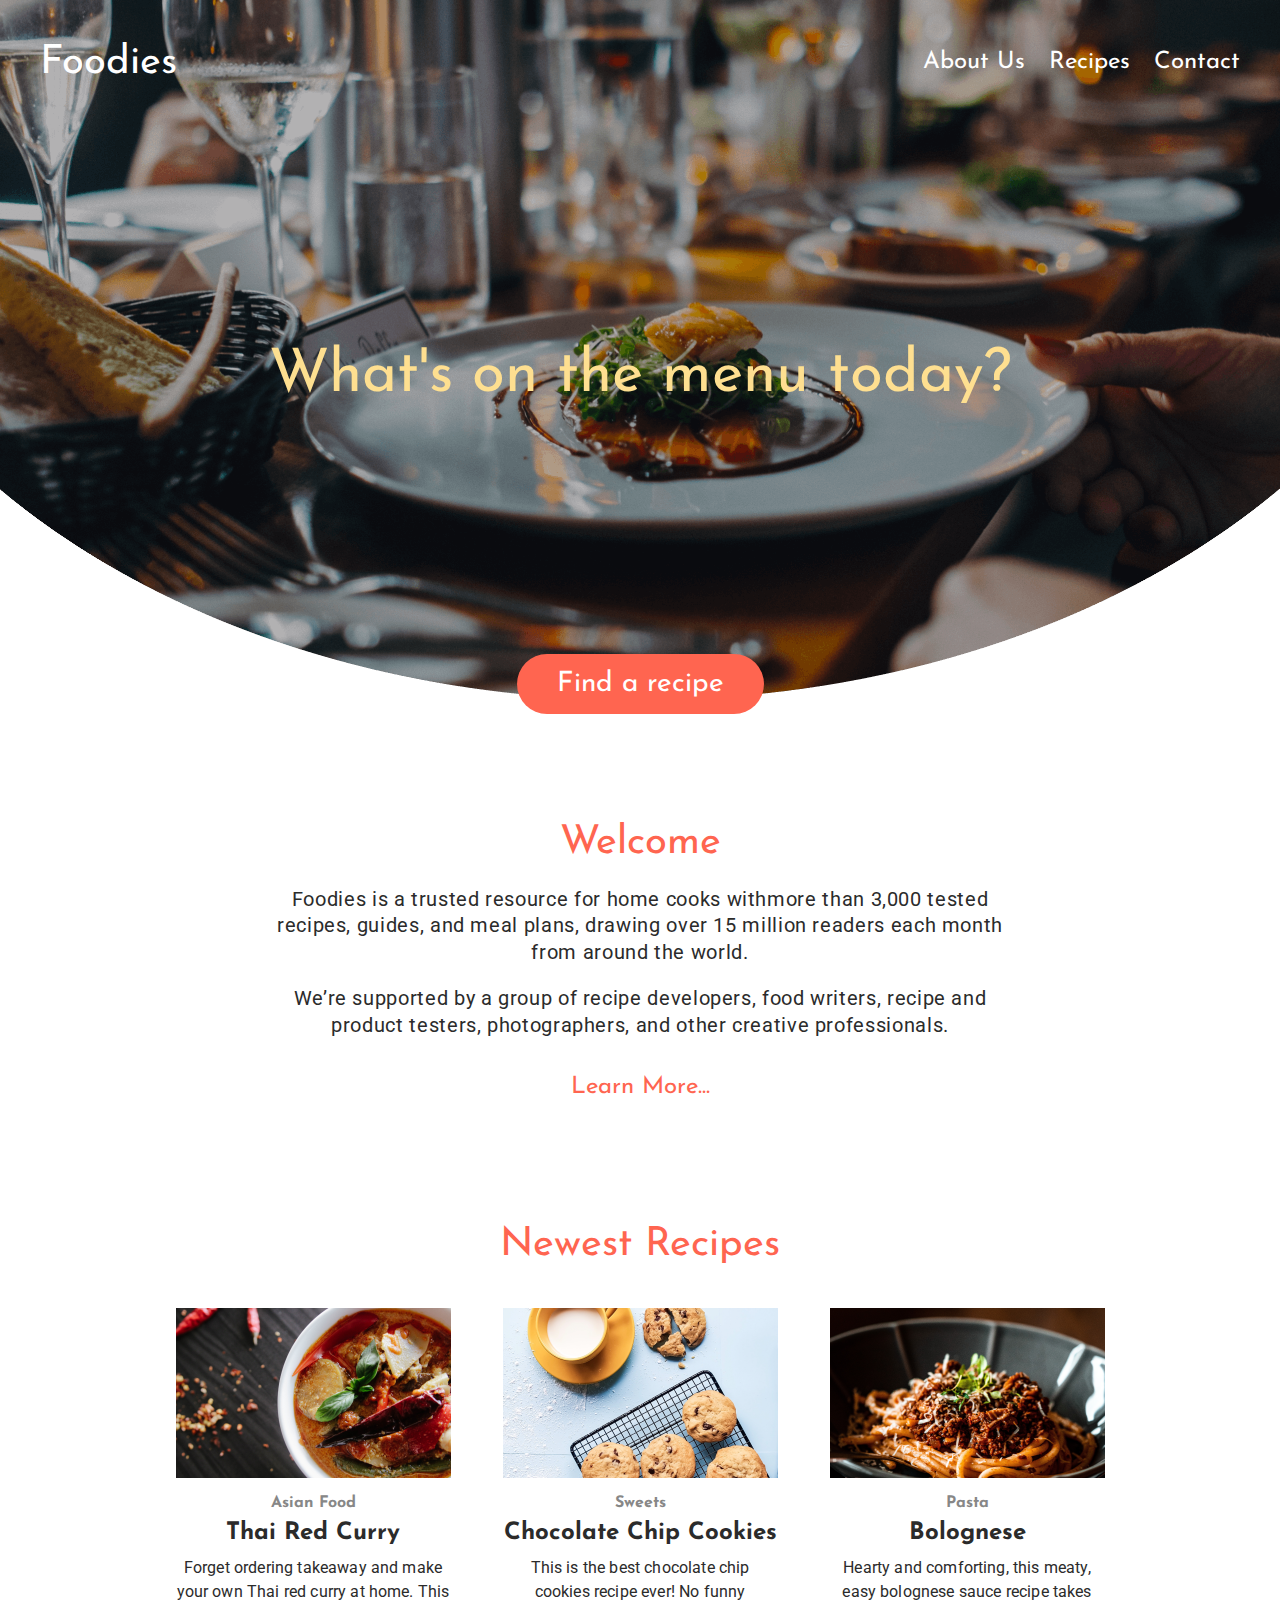
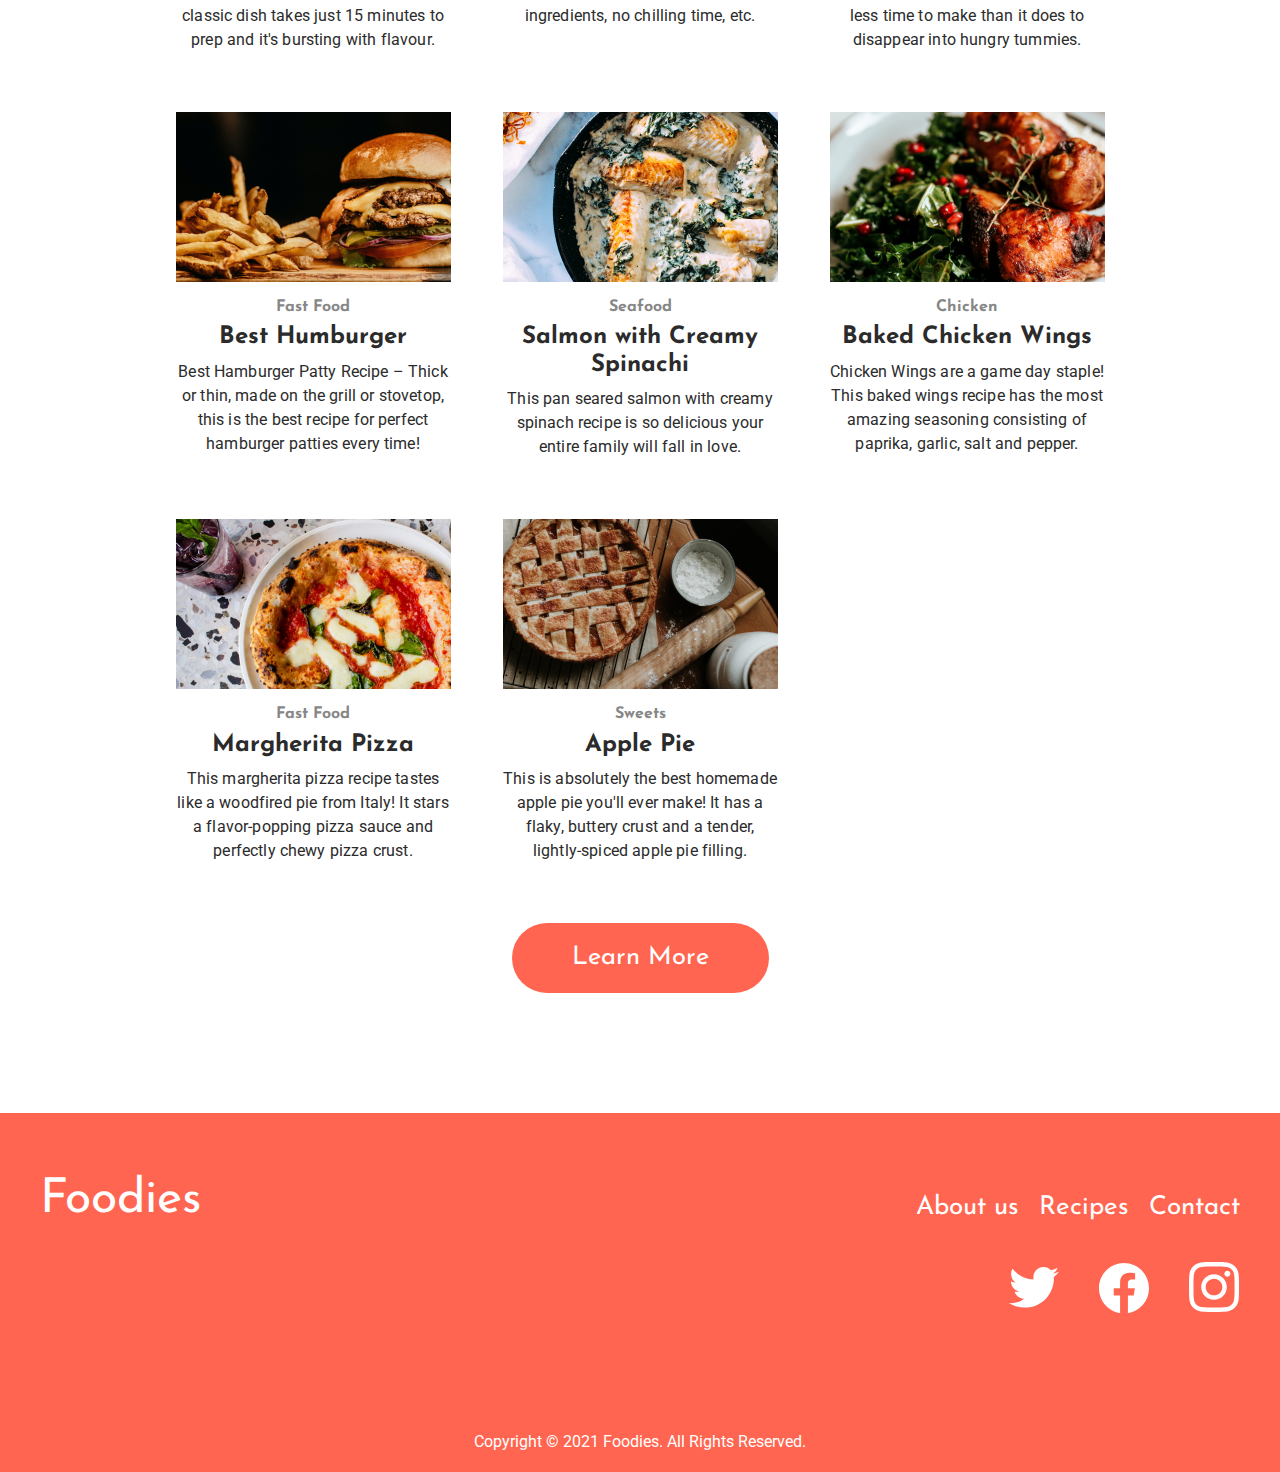
==== index.html @ ef4389b6 ":sparkles: add comment css files and index.html" ====
<!DOCTYPE html>
<html lang="en" prefix="og: https://ogp.me/ns#">
<head>
    <meta charset="UTF-8">
    <meta name="viewport" content="width=device-width,initial-scale=1">
    <meta property="og:type" content="website">
    <meta property="og:title" content="Foodies - What's on the menu today? -" />
    <meta property="og:description" content="Foodies is a trusted resource for home cooks withmore than 3,000 tested recipes,
            guides, and meal plans, drawing over 15 million readers each month from around the world." />
    <meta property="og:site_name" content="Foodies" />
    <meta property="og:image" content=" サムネイル画像の URL" />
    <title>Foodies - What's on the menu today? -</title>
    <link rel="shortcut icon" href="images/favicon.ico">
    <link rel="apple-touch-icon" href="/images/apple-touch-icon.png">
    <link rel="icon" type="image/png" href="images/android-chrome-192x192.png">
    <link rel="shortcut icon" href="images/favicon.ico">
    <link rel="apple-touch-icon" href="/images/apple-touch-icon.png">
    <link rel="icon" type="image/png" href="images/android-chrome-192x192.png">
    <link rel="preconnect" href="https://fonts.googleapis.com">
    <link rel="preconnect" href="https://fonts.gstatic.com" crossorigin>
    <link href="https://fonts.googleapis.com/css2?family=Josefin+Sans:wght@500&family=Roboto&display=swap"
          rel="stylesheet">
    <link rel="stylesheet" href="css/reset.css">
    <link rel="stylesheet" href="css/index.css">
</head>
<body>
<header class="header_index">
    <!------------------------
        Header
    -------------------------->
    <div class="header_box">
        <h1 class="header_title"><a href="./">Foodies</a></h1>
        <!-- pc header menu -->
        <nav class="pc_header">
            <ul class="header_menu">
                <li class="header_menu_list"><a href="about_us.html">About Us</a></li>
                <li class="header_menu_list"><a href="recipes.html">Recipes</a></li>
                <li class="header_menu_list"><a href="contact.html">Contact</a></li>
            </ul>
        </nav>
        <!-- sp header -->
        <div id="nav-wrapper" class="nav-wrapper sp_header">
            <!-- sp hamburger menu -->
            <div class="hamburger" id="js-hamburger">
                <span class="hamburger__line hamburger__line--1"></span>
                <span class="hamburger__line hamburger__line--2"></span>
                <span class="hamburger__line hamburger__line--3"></span>
            </div>
            <nav class="sp-nav">
                <!-- sp menu -->
                <ul class="sp_menu">
                    <li><a href="about_us.html">About Us</a></li>
                    <li><a href="recipes.html">Recipes</a></li>
                    <li><a href="contact.html">Contact</a></li>
                </ul>
                <!-- sp sns -->
                <ul class="footer_sns">
                    <li><a href="https://twitter.com/" target="_blank"><img src="images/twitter.svg" alt="Twitter"></a>
                    </li>
                    <li><a href="https://www.facebook.com/" target="_blank"><img src="images/facebook.svg"
                                                                                 alt="Facebook"></a></li>
                    <li><a href="https://www.instagram.com/" target="_blank"><img src="images/instagram.svg"
                                                                                  alt="Instagram"></a></li>
                </ul>
            </nav>
            <!-- sp menu background -->
            <div class="black-bg" id="js-black-bg"></div>
        </div>
    </div>
    <!-- main image -->
    <h2 class="header_main_title">What's on the menu today?</h2>
    <div class="header_main_button"><a href="recipes.html">Find a recipe</a></div>
</header>
<main>
    <!------------------------
        Welcome
    -------------------------->
    <section class="contents_box">
        <h3 class="contents_title index_contents_title fade-in fade-in-up">Welcome</h3>
        <p class="contents_text">Foodies is a trusted resource for home cooks withmore than 3,000 tested recipes,
            guides, and meal plans, drawing over 15 million readers each month from around the world. </p>
        <p class="contents_text">We’re supported by a group of recipe developers, food writers, recipe and product
            testers, photographers, and other creative professionals.</p>
        <p class="contents_text_link"><a href="about_us.html">Learn More...</a></p>
    </section>
    <!------------------------
        Recipe List
    -------------------------->
    <section class="contents_box">
        <h3 class="contents_title index_contents_title fade-in fade-in-up">Newest Recipes</h3>
        <ul class="recipe_list">
            <li>
                <a href="recipe_detail.html">
                    <dl>
                        <dt class="recipe_image"><img src="./images/recipes/recipe1.png" alt="Thai Red Curry"></dt>
                        <dt class="recipe_category">Asian Food</dt>
                        <dt class="recipe_title">Thai Red Curry</dt>
                        <dd class="recipe_des">
                            Forget ordering takeaway and make your own Thai red curry at home. This classic dish takes
                            just 15 minutes to
                            prep and it's bursting with flavour.
                        </dd>
                    </dl>
                </a>
            </li>
            <li>
                <a href="recipe_detail.html">
                    <dl>
                        <dt class="recipe_image"><img src="./images/recipes/recipe2.png"
                                                      alt="Chocolate Chip Cookies"></dt>
                        <dt class="recipe_category">Sweets</dt>
                        <dt class="recipe_title">Chocolate Chip Cookies</dt>
                        <dd class="recipe_des">
                            This is the best chocolate chip cookies recipe ever! No funny ingredients, no chilling time,
                            etc.
                        </dd>
                    </dl>
                </a>
            </li>
            <li>
                <dl>
                    <dt class="recipe_image"><img src="./images/recipes/recipe3.png" alt="Bolognese"></dt>
                    <dt class="recipe_category">Pasta</dt>
                    <dt class="recipe_title">Bolognese</dt>
                    <dd class="recipe_des">
                        Hearty and comforting, this meaty, easy bolognese sauce recipe takes less time to make than it
                        does to disappear into hungry tummies.
                    </dd>
                </dl>
            </li>
            <li>
                <dl>
                    <dt class="recipe_image"><img src="./images/recipes/recipe4.png" alt="Best Humburger"></dt>
                    <dt class="recipe_category">Fast Food</dt>
                    <dt class="recipe_title">Best Humburger</dt>
                    <dd class="recipe_des">
                        Best Hamburger Patty Recipe – Thick or thin, made on the grill or stovetop, this is the best
                        recipe for perfect hamburger patties every time!
                    </dd>
                </dl>
            </li>
            <li>
                <dl>
                    <dt class="recipe_image"><img src="./images/recipes/recipe5.png"
                                                  alt="Salmon with Creamy Spinachi"></dt>
                    <dt class="recipe_category">Seafood</dt>
                    <dt class="recipe_title">Salmon with Creamy Spinachi</dt>
                    <dd class="recipe_des">
                        This pan seared salmon with creamy spinach recipe is so delicious your entire family will fall
                        in love.
                    </dd>
                </dl>
            </li>
            <li>
                <dl>
                    <dt class="recipe_image"><img src="./images/recipes/recipe6.png" alt="Baked Chicken Wings">
                    </dt>
                    <dt class="recipe_category">Chicken</dt>
                    <dt class="recipe_title">Baked Chicken Wings</dt>
                    <dd class="recipe_des">
                        Chicken Wings are a game day staple! This baked wings recipe has the most amazing seasoning
                        consisting of paprika, garlic, salt and pepper.
                    </dd>
                </dl>
            </li>
            <li>
                <dl>
                    <dt class="recipe_image"><img src="./images/recipes/recipe7.png" alt="Margherita Pizza"></dt>
                    <dt class="recipe_category">Fast Food</dt>
                    <dt class="recipe_title">Margherita Pizza</dt>
                    <dd class="recipe_des">
                        This margherita pizza recipe tastes like a woodfired pie from Italy! It stars a flavor-popping
                        pizza sauce and perfectly chewy pizza crust.
                    </dd>
                </dl>
            </li>
            <li>
                <dl>
                    <dt class="recipe_image"><img src="./images/recipes/recipe8.png" alt="Apple Pie"></dt>
                    <dt class="recipe_category">Sweets</dt>
                    <dt class="recipe_title">Apple Pie</dt>
                    <dd class="recipe_des">
                        This is absolutely the best homemade apple pie you'll ever make! It has a flaky, buttery crust
                        and a tender, lightly-spiced apple pie filling.
                    </dd>
                </dl>
            </li>
        </ul>
        <div class="recipe_button"><a href="recipes.html">Learn More</a></div>
    </section>
</main>
<footer>
    <!------------------------
        footer
    -------------------------->
    <div class="footer_box">
        <h2 class="footer_title"><a href="">Foodies</a></h2>
        <div class="footer_link_box">
            <!-- footer nav -->
            <nav>
                <ul class="footer_nav_list">
                    <li><a href="about_us.html">About us</a></li>
                    <li><a href="recipes.html">Recipes</a></li>
                    <li><a href="contact.html">Contact</a></li>
                </ul>
            </nav>
            <!-- footer sns -->
            <ul class="footer_sns">
                <li><a href="https://twitter.com/" target="_blank"><img src="images/twitter.svg" alt="Twitter"></a></li>
                <li><a href="https://www.facebook.com/" target="_blank"><img src="images/facebook.svg"
                                                                             alt="Facebook"></a></li>
                <li><a href="https://www.instagram.com/" target="_blank"><img src="images/instagram.svg"
                                                                              alt="Instagram"></a></li>
            </ul>
        </div>
    </div>
    <!-- copyright -->
    <p class="footer_copy">Copyright © 2021 Foodies. All Rights Reserved.</p>
</footer>
<!------------------------
        javascript
-------------------------->
<script src="js/nav_menu.js"></script>
</body>
</html>
---- css/index.css ----
@import url(module/header.css);
@import url(module/footer.css);
@import url(module/common.css);
/*********************************************

index.css

 *********************************************/

.contents_box{
    padding: 120px 0 0;
}

.index_contents_title{
    text-align: center;
}

.contents_text{
    margin: 0 auto;
    text-align: center;
    width: 740px;
    font-size: 1.25rem;
    padding: 20px 0 0;
    letter-spacing: 0.04rem;
    line-height: 1.65rem;
}

.contents_text_link{
    text-align: center;
    padding: 36px 0 0;
    font-family: var(--josefin);
    color: var(--red);
    font-size: 1.5rem;
}

.contents_text_link:hover{
    text-decoration: underline;
}

.recipe_button{
    text-align: center;
}

.recipe_button a{
    display: inline-block;
    background: var(--red);
    border-radius: 40px;
    color: #fff;
    font-family: var(--josefin);
    font-size: 1.6rem;
    padding: 20px 60px;
}

/*
 * media query
 */

/* max-width 980px */
@media screen and (max-width: 980px){
    .contents_text{
        width: 100%;
        padding: 20px 40px 0;
    }
}

/* max-width 540px */
@media screen and (max-width: 540px){
    .contents_box{
        padding: 100px 0 0;
    }

    .recipe_button a{
        font-size: 1.2rem;
        padding: 16px 40px;
    }
}
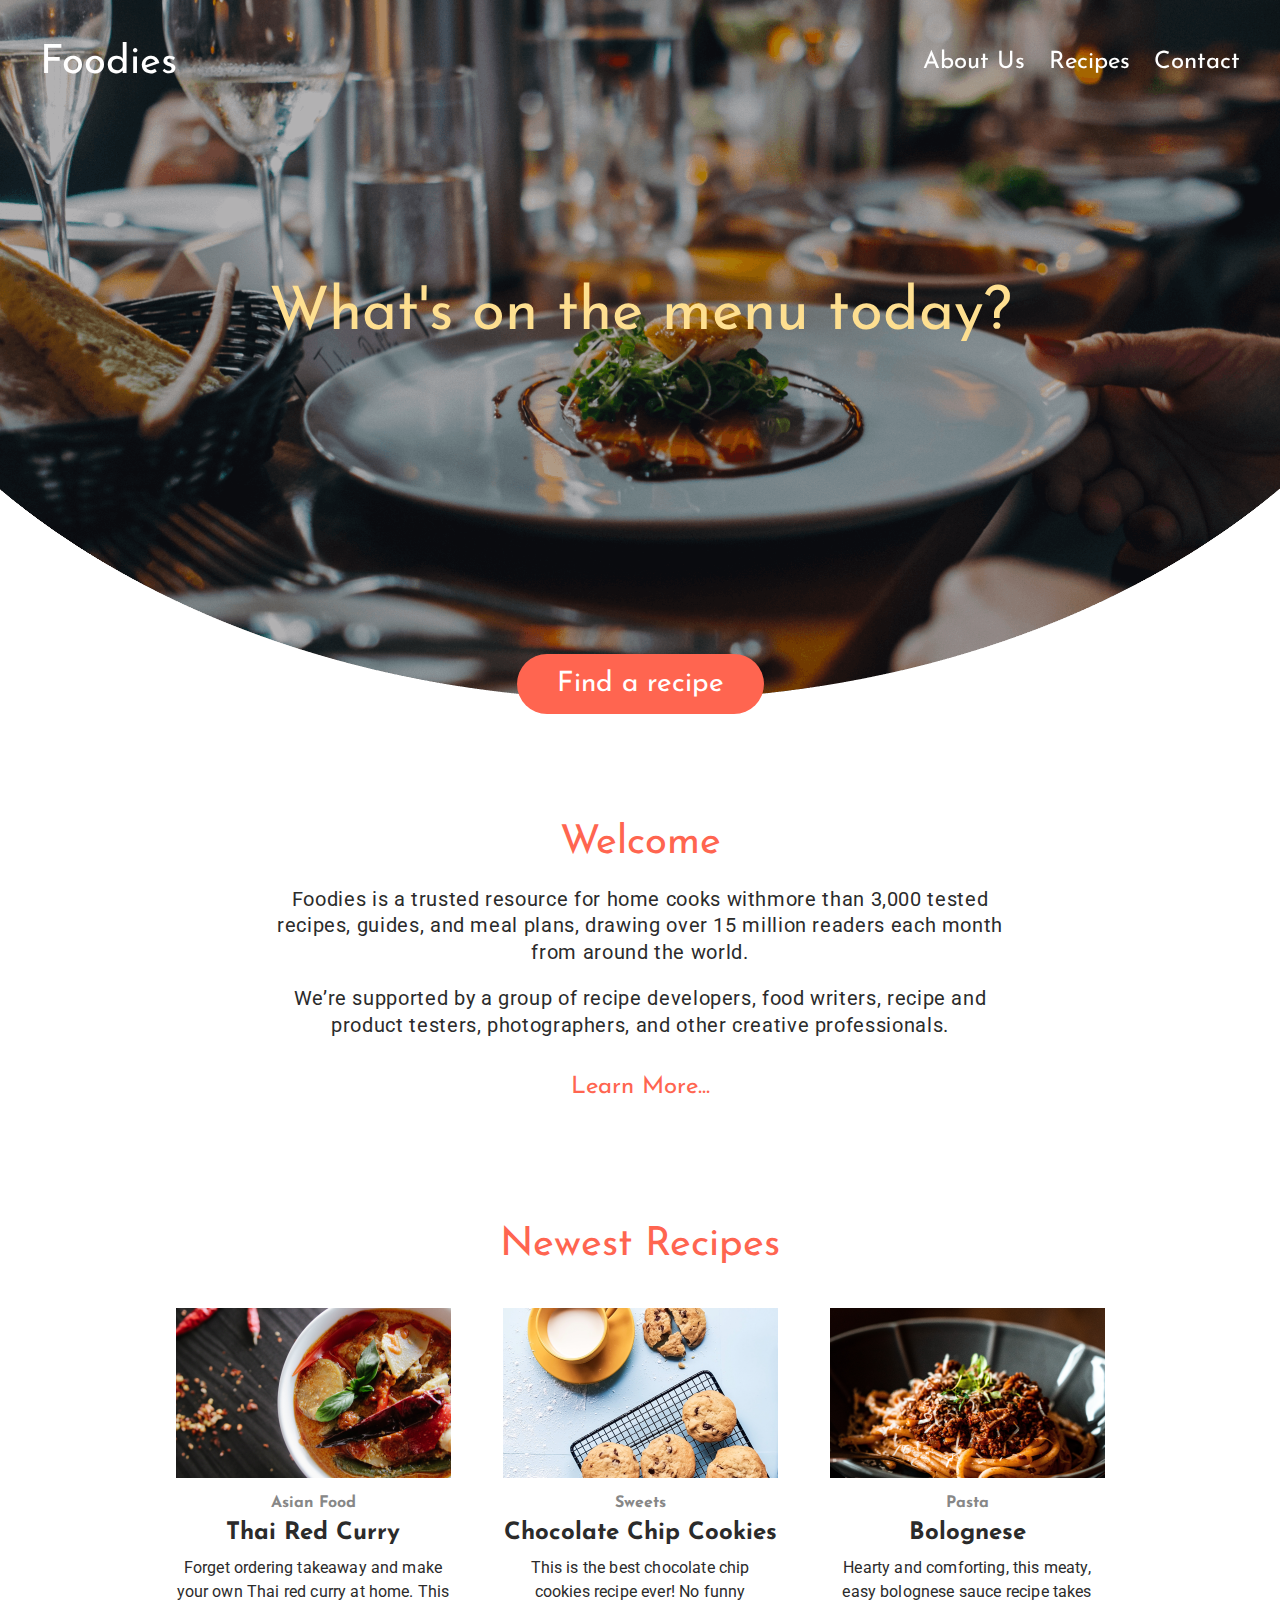
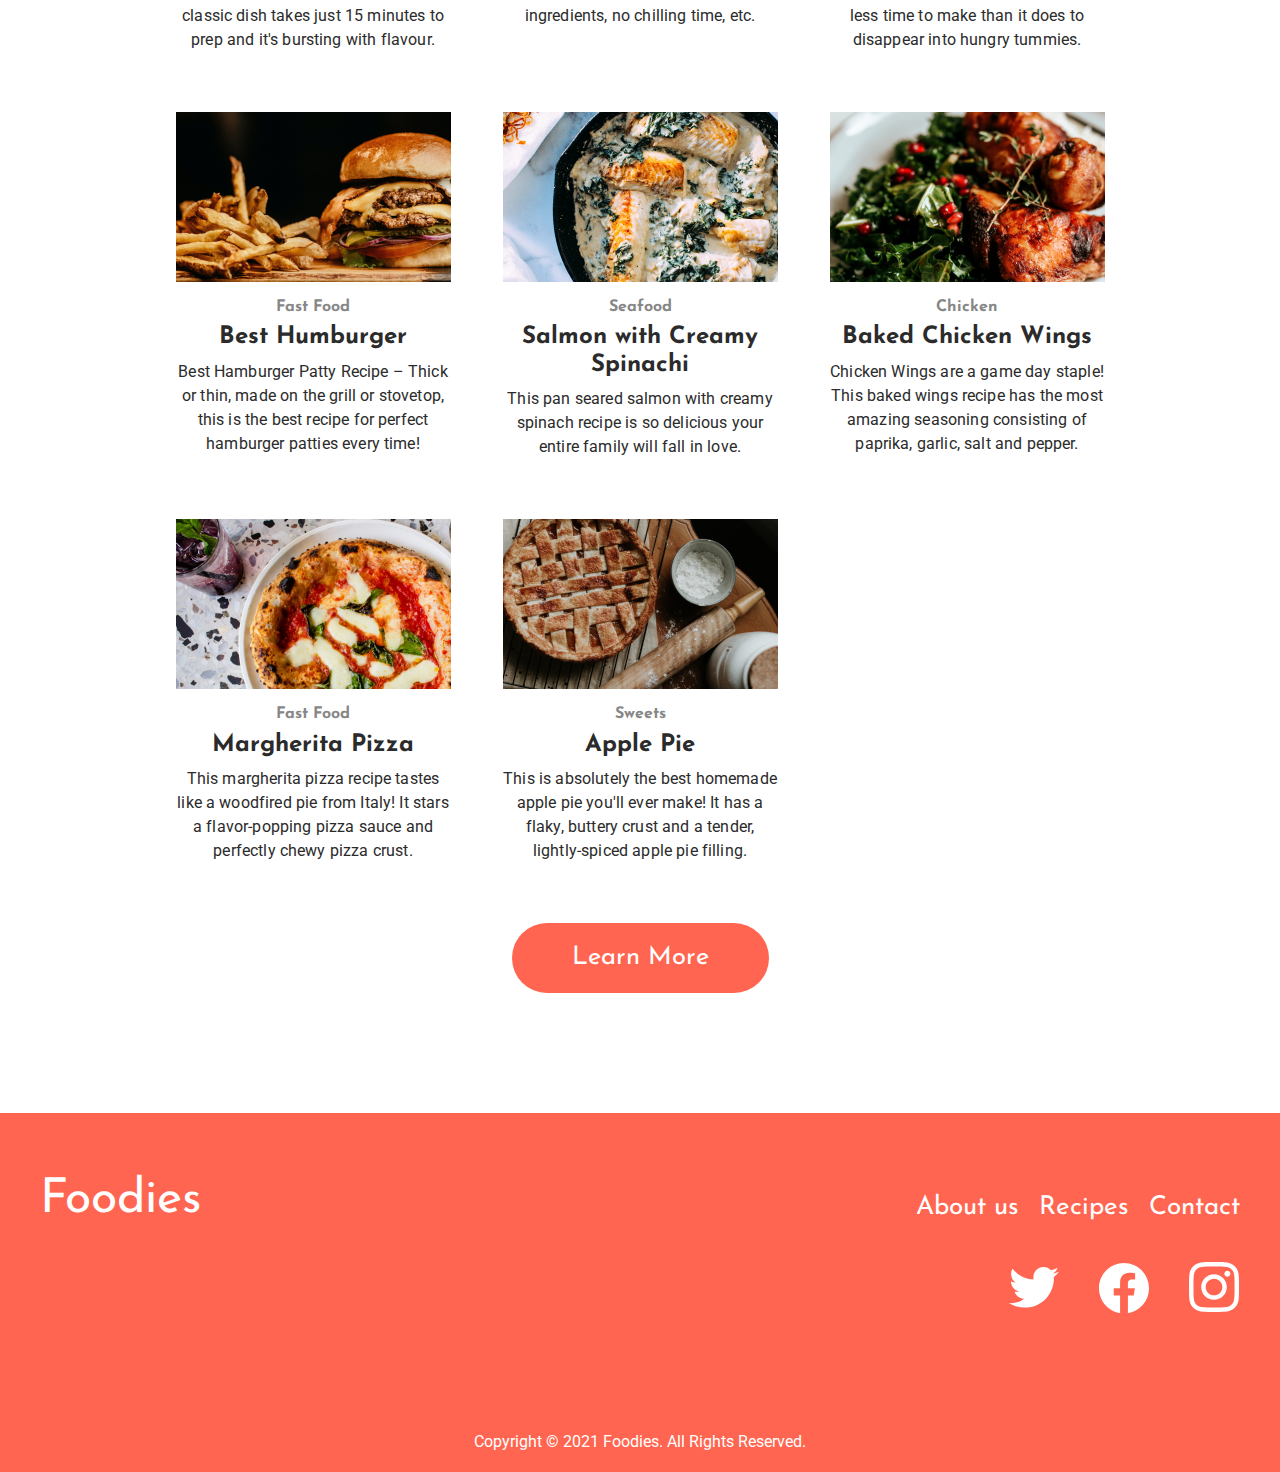
==== commit da23f9c7: ":construction:  add sticky header" ====
--- a/index.html
+++ b/index.html
@@ -22,13 +22,14 @@
           rel="stylesheet">
     <link rel="stylesheet" href="css/reset.css">
     <link rel="stylesheet" href="css/index.css">
+    <script src="js/nav_menu.js"></script>
 </head>
 <body>
 <header class="header_index">
     <!------------------------
         Header
     -------------------------->
-    <div class="header_box">
+    <div class="header_box" id="header-fix-color">
         <h1 class="header_title"><a href="./">Foodies</a></h1>
         <!-- pc header menu -->
         <nav class="pc_header">
@@ -217,9 +218,5 @@
     <!-- copyright -->
     <p class="footer_copy">Copyright © 2021 Foodies. All Rights Reserved.</p>
 </footer>
-<!------------------------
-        javascript
--------------------------->
-<script src="js/nav_menu.js"></script>
 </body>
 </html>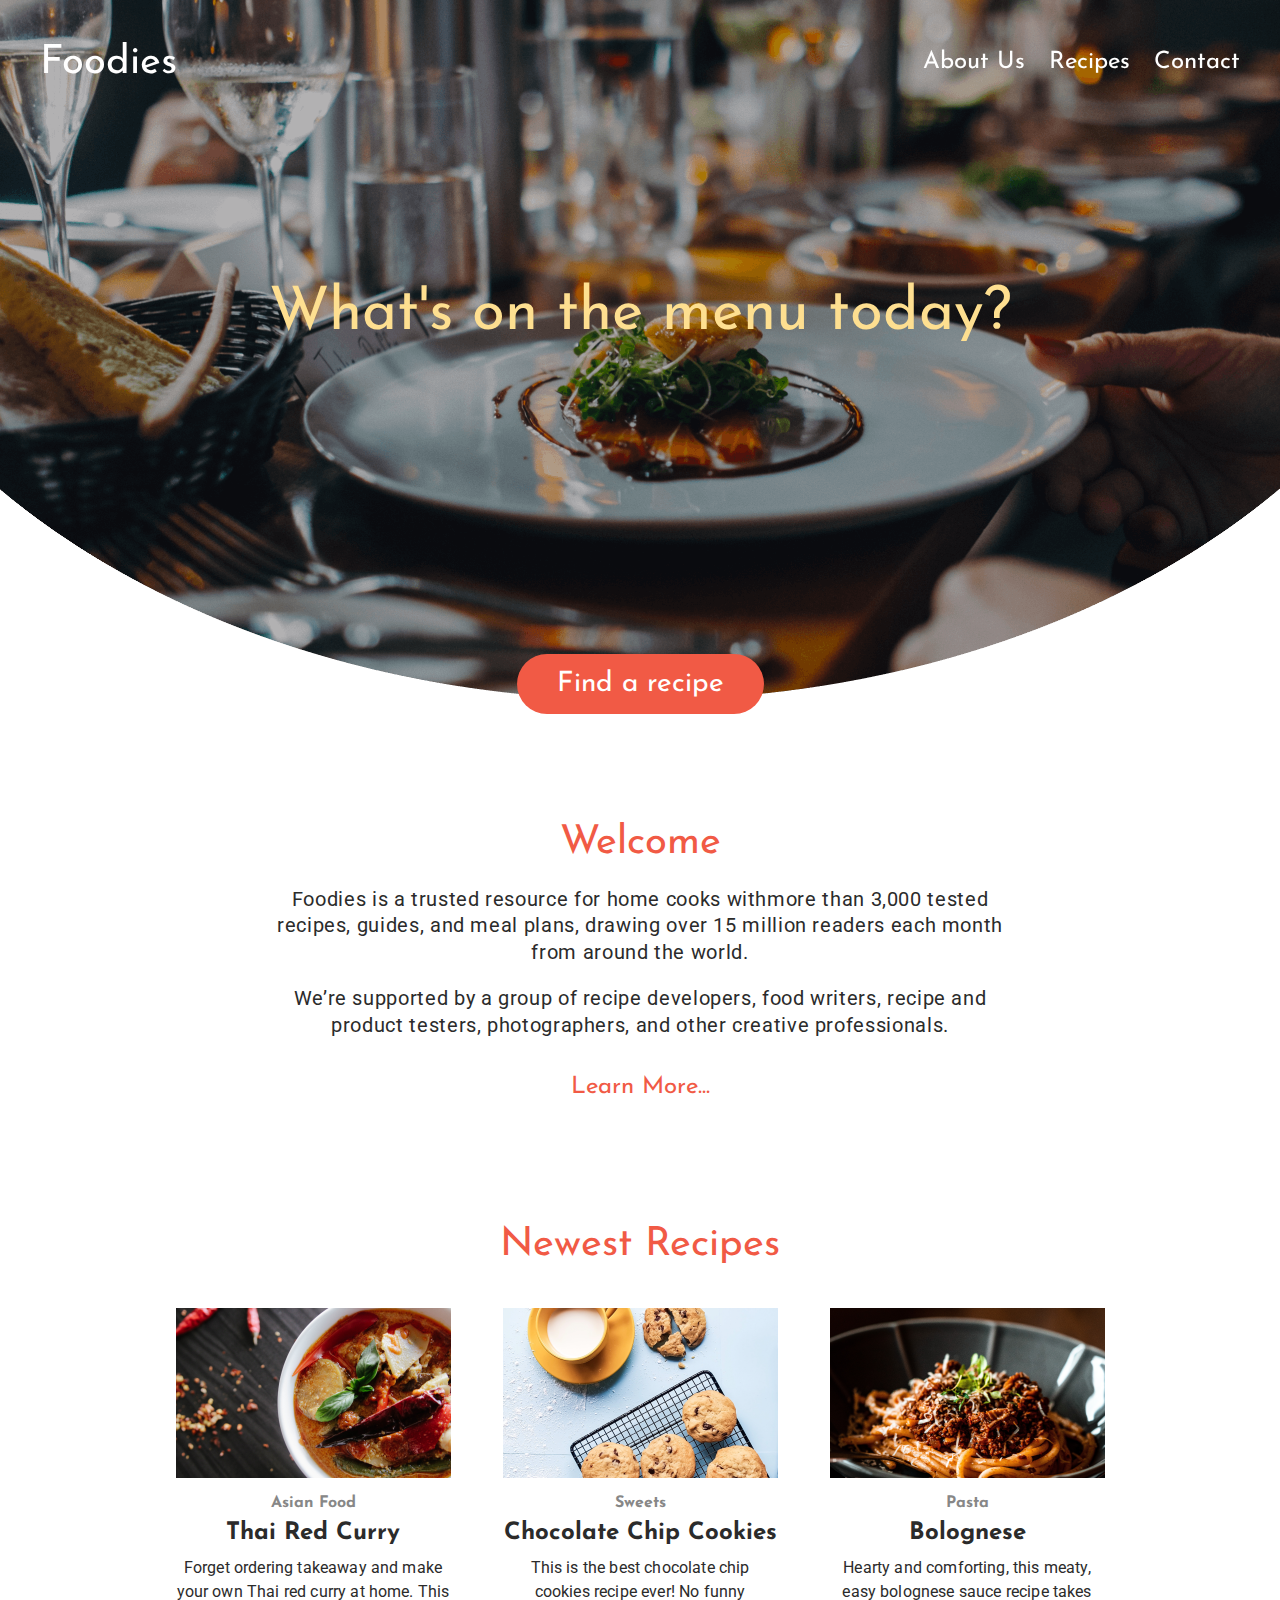
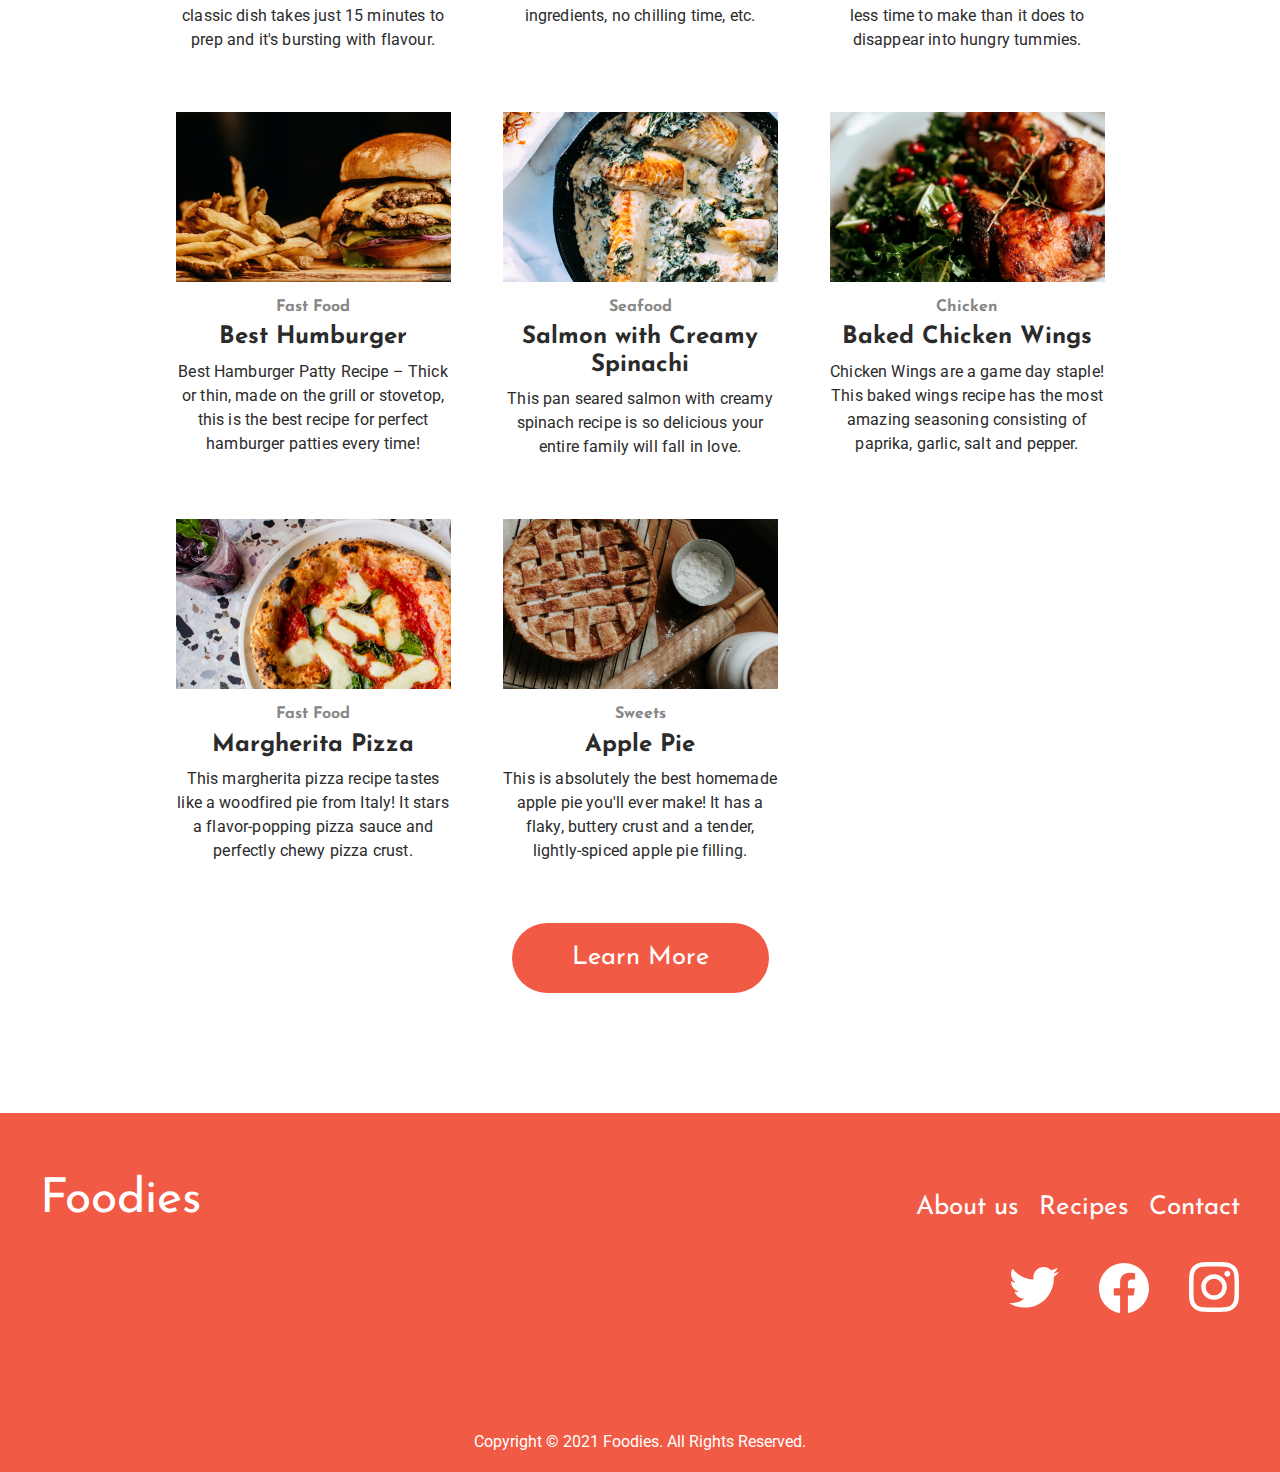
==== commit 9440dac8: ":bug: fix the scroll event for nav menu" ====
--- a/index.html
+++ b/index.html
@@ -4,11 +4,11 @@
     <meta charset="UTF-8">
     <meta name="viewport" content="width=device-width,initial-scale=1">
     <meta property="og:type" content="website">
-    <meta property="og:title" content="Foodies - What's on the menu today? -" />
+    <meta property="og:title" content="Foodies - What's on the menu today? -"/>
     <meta property="og:description" content="Foodies is a trusted resource for home cooks withmore than 3,000 tested recipes,
-            guides, and meal plans, drawing over 15 million readers each month from around the world." />
-    <meta property="og:site_name" content="Foodies" />
-    <meta property="og:image" content=" サムネイル画像の URL" />
+            guides, and meal plans, drawing over 15 million readers each month from around the world."/>
+    <meta property="og:site_name" content="Foodies"/>
+    <meta property="og:image" content=" サムネイル画像の URL"/>
     <title>Foodies - What's on the menu today? -</title>
     <link rel="shortcut icon" href="images/favicon.ico">
     <link rel="apple-touch-icon" href="/images/apple-touch-icon.png">
@@ -29,14 +29,14 @@
     <!------------------------
         Header
     -------------------------->
-    <div class="header_box" id="header-fix-color">
-        <h1 class="header_title"><a href="./">Foodies</a></h1>
+    <div class="header_box">
+        <h1 class="header_title"><a href="./" id="title-color">Foodies</a></h1>
         <!-- pc header menu -->
         <nav class="pc_header">
-            <ul class="header_menu">
-                <li class="header_menu_list"><a href="about_us.html">About Us</a></li>
-                <li class="header_menu_list"><a href="recipes.html">Recipes</a></li>
-                <li class="header_menu_list"><a href="contact.html">Contact</a></li>
+            <ul class="header_menu" id="menu-color">
+                <li class="header_menu_list"><a href="about_us.html" class="header_menu_list_link">About Us</a></li>
+                <li class="header_menu_list"><a href="recipes.html" class="header_menu_list_link">Recipes</a></li>
+                <li class="header_menu_list"><a href="contact.html" class="header_menu_list_link">Contact</a></li>
             </ul>
         </nav>
         <!-- sp header -->
@@ -46,6 +46,7 @@
                 <span class="hamburger__line hamburger__line--1"></span>
                 <span class="hamburger__line hamburger__line--2"></span>
                 <span class="hamburger__line hamburger__line--3"></span>
+                <p class="hamburger__menu" id="menu_text">MENU</p>
             </div>
             <nav class="sp-nav">
                 <!-- sp menu -->
@@ -119,72 +120,88 @@
                 </a>
             </li>
             <li>
-                <dl>
-                    <dt class="recipe_image"><img src="./images/recipes/recipe3.png" alt="Bolognese"></dt>
-                    <dt class="recipe_category">Pasta</dt>
-                    <dt class="recipe_title">Bolognese</dt>
-                    <dd class="recipe_des">
-                        Hearty and comforting, this meaty, easy bolognese sauce recipe takes less time to make than it
-                        does to disappear into hungry tummies.
-                    </dd>
-                </dl>
-            </li>
-            <li>
-                <dl>
-                    <dt class="recipe_image"><img src="./images/recipes/recipe4.png" alt="Best Humburger"></dt>
-                    <dt class="recipe_category">Fast Food</dt>
-                    <dt class="recipe_title">Best Humburger</dt>
-                    <dd class="recipe_des">
-                        Best Hamburger Patty Recipe – Thick or thin, made on the grill or stovetop, this is the best
-                        recipe for perfect hamburger patties every time!
-                    </dd>
-                </dl>
-            </li>
-            <li>
-                <dl>
-                    <dt class="recipe_image"><img src="./images/recipes/recipe5.png"
-                                                  alt="Salmon with Creamy Spinachi"></dt>
-                    <dt class="recipe_category">Seafood</dt>
-                    <dt class="recipe_title">Salmon with Creamy Spinachi</dt>
-                    <dd class="recipe_des">
-                        This pan seared salmon with creamy spinach recipe is so delicious your entire family will fall
-                        in love.
-                    </dd>
-                </dl>
-            </li>
-            <li>
-                <dl>
-                    <dt class="recipe_image"><img src="./images/recipes/recipe6.png" alt="Baked Chicken Wings">
-                    </dt>
-                    <dt class="recipe_category">Chicken</dt>
-                    <dt class="recipe_title">Baked Chicken Wings</dt>
-                    <dd class="recipe_des">
-                        Chicken Wings are a game day staple! This baked wings recipe has the most amazing seasoning
-                        consisting of paprika, garlic, salt and pepper.
-                    </dd>
-                </dl>
-            </li>
-            <li>
-                <dl>
-                    <dt class="recipe_image"><img src="./images/recipes/recipe7.png" alt="Margherita Pizza"></dt>
-                    <dt class="recipe_category">Fast Food</dt>
-                    <dt class="recipe_title">Margherita Pizza</dt>
-                    <dd class="recipe_des">
-                        This margherita pizza recipe tastes like a woodfired pie from Italy! It stars a flavor-popping
-                        pizza sauce and perfectly chewy pizza crust.
-                    </dd>
-                </dl>
-            </li>
-            <li>
-                <dl>
-                    <dt class="recipe_image"><img src="./images/recipes/recipe8.png" alt="Apple Pie"></dt>
-                    <dt class="recipe_category">Sweets</dt>
-                    <dt class="recipe_title">Apple Pie</dt>
-                    <dd class="recipe_des">
-                        This is absolutely the best homemade apple pie you'll ever make! It has a flaky, buttery crust
-                        and a tender, lightly-spiced apple pie filling.
-                    </dd>
-                </dl>
+                <a href="recipe_detail.html">
+                    <dl>
+                        <dt class="recipe_image"><img src="./images/recipes/recipe3.png" alt="Bolognese"></dt>
+                        <dt class="recipe_category">Pasta</dt>
+                        <dt class="recipe_title">Bolognese</dt>
+                        <dd class="recipe_des">
+                            Hearty and comforting, this meaty, easy bolognese sauce recipe takes less time to make than
+                            it
+                            does to disappear into hungry tummies.
+                        </dd>
+                    </dl>
+                </a>
+            </li>
+            <li>
+                <a href="recipe_detail.html">
+                    <dl>
+                        <dt class="recipe_image"><img src="./images/recipes/recipe4.png" alt="Best Humburger"></dt>
+                        <dt class="recipe_category">Fast Food</dt>
+                        <dt class="recipe_title">Best Humburger</dt>
+                        <dd class="recipe_des">
+                            Best Hamburger Patty Recipe – Thick or thin, made on the grill or stovetop, this is the best
+                            recipe for perfect hamburger patties every time!
+                        </dd>
+                    </dl>
+                </a>
+            </li>
+            <li>
+                <a href="recipe_detail.html">
+                    <dl>
+                        <dt class="recipe_image"><img src="./images/recipes/recipe5.png"
+                                                      alt="Salmon with Creamy Spinachi"></dt>
+                        <dt class="recipe_category">Seafood</dt>
+                        <dt class="recipe_title">Salmon with Creamy Spinachi</dt>
+                        <dd class="recipe_des">
+                            This pan seared salmon with creamy spinach recipe is so delicious your entire family will
+                            fall
+                            in love.
+                        </dd>
+                    </dl>
+                </a>
+            </li>
+            <li>
+                <a href="recipe_detail.html">
+                    <dl>
+                        <dt class="recipe_image"><img src="./images/recipes/recipe6.png" alt="Baked Chicken Wings">
+                        </dt>
+                        <dt class="recipe_category">Chicken</dt>
+                        <dt class="recipe_title">Baked Chicken Wings</dt>
+                        <dd class="recipe_des">
+                            Chicken Wings are a game day staple! This baked wings recipe has the most amazing seasoning
+                            consisting of paprika, garlic, salt and pepper.
+                        </dd>
+                    </dl>
+                </a>
+            </li>
+            <li>
+                <a href="recipe_detail.html">
+                    <dl>
+                        <dt class="recipe_image"><img src="./images/recipes/recipe7.png" alt="Margherita Pizza"></dt>
+                        <dt class="recipe_category">Fast Food</dt>
+                        <dt class="recipe_title">Margherita Pizza</dt>
+                        <dd class="recipe_des">
+                            This margherita pizza recipe tastes like a woodfired pie from Italy! It stars a
+                            flavor-popping
+                            pizza sauce and perfectly chewy pizza crust.
+                        </dd>
+                    </dl>
+                </a>
+            </li>
+            <li>
+                <a href="recipe_detail.html">
+                    <dl>
+                        <dt class="recipe_image"><img src="./images/recipes/recipe8.png" alt="Apple Pie"></dt>
+                        <dt class="recipe_category">Sweets</dt>
+                        <dt class="recipe_title">Apple Pie</dt>
+                        <dd class="recipe_des">
+                            This is absolutely the best homemade apple pie you'll ever make! It has a flaky, buttery
+                            crust
+                            and a tender, lightly-spiced apple pie filling.
+                        </dd>
+                    </dl>
+                </a>
             </li>
         </ul>
         <div class="recipe_button"><a href="recipes.html">Learn More</a></div>
@@ -195,7 +212,7 @@
         footer
     -------------------------->
     <div class="footer_box">
-        <h2 class="footer_title"><a href="">Foodies</a></h2>
+        <h2 class="footer_title"><a href="./">Foodies</a></h2>
         <div class="footer_link_box">
             <!-- footer nav -->
             <nav>
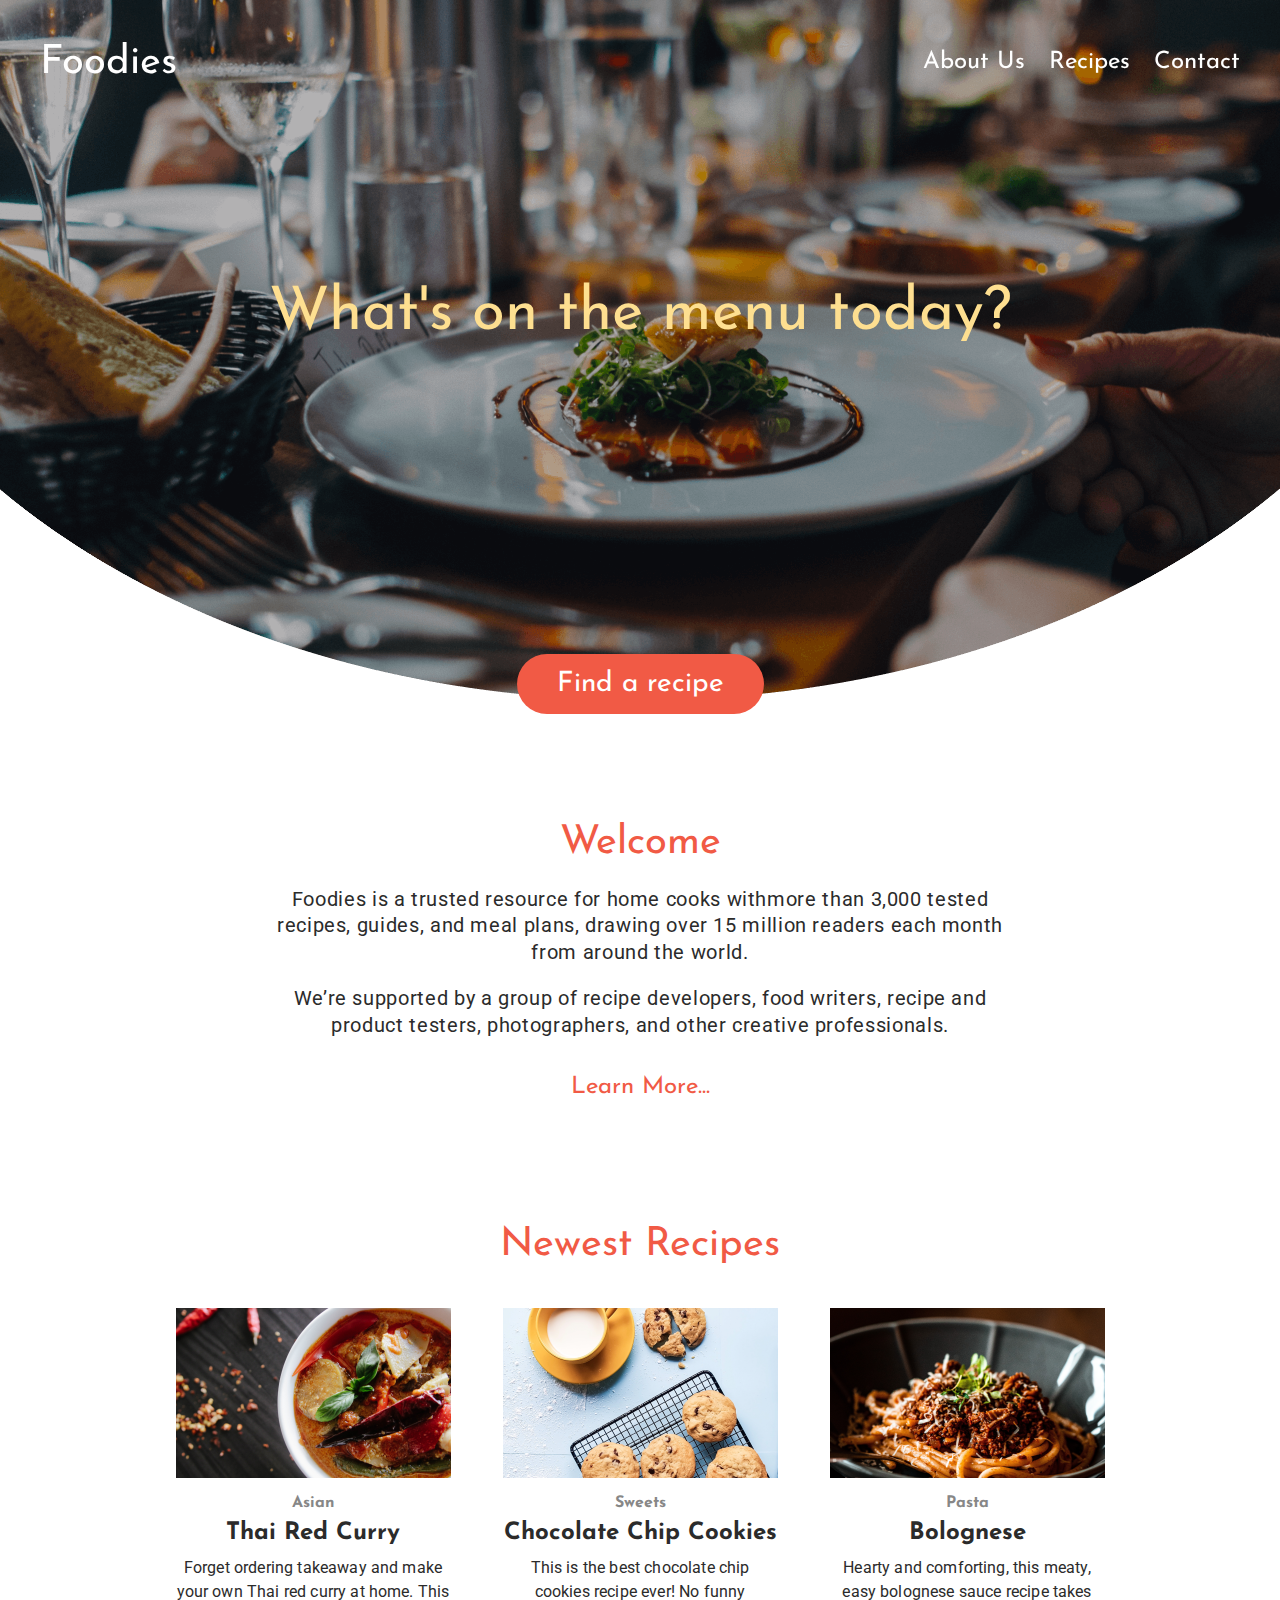
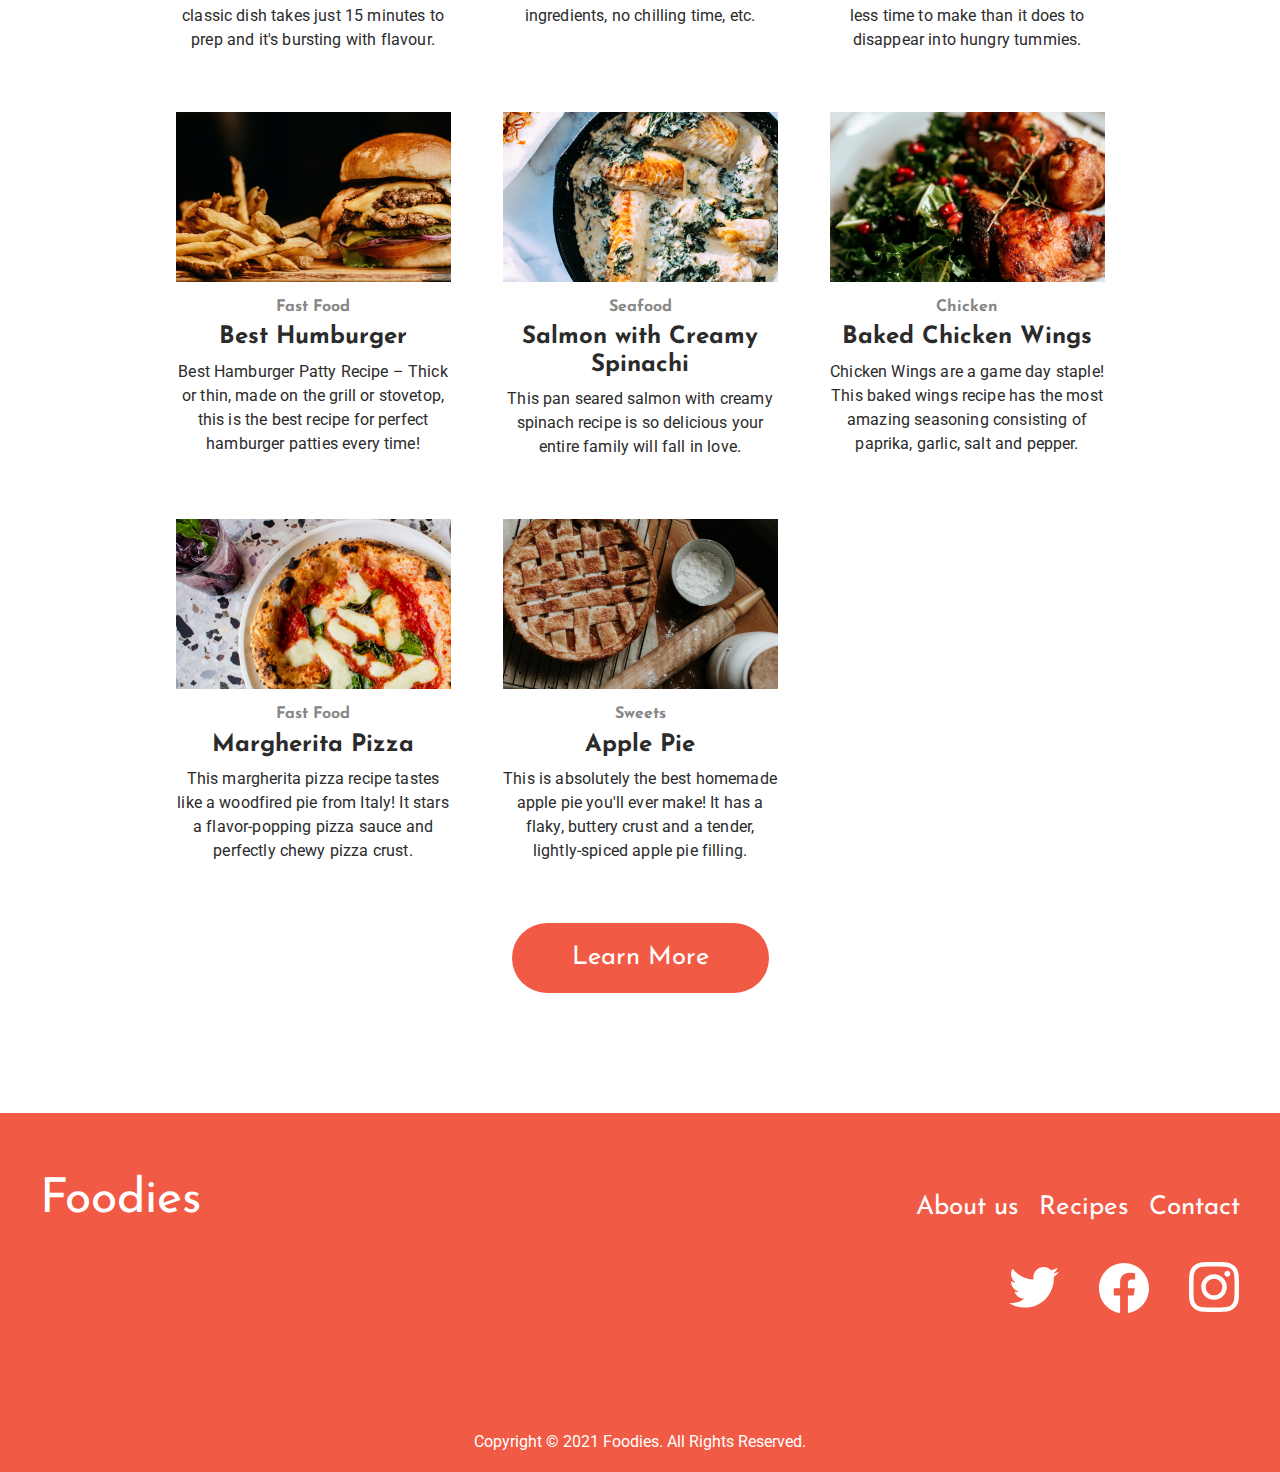
==== commit 4c490ec4: ":sparkles: add hover effect" ====
--- a/index.html
+++ b/index.html
@@ -8,7 +8,7 @@
     <meta property="og:description" content="Foodies is a trusted resource for home cooks withmore than 3,000 tested recipes,
             guides, and meal plans, drawing over 15 million readers each month from around the world."/>
     <meta property="og:site_name" content="Foodies"/>
-    <meta property="og:image" content=" サムネイル画像の URL"/>
+    <meta property="og:image" content="images/ogp.png"/>
     <title>Foodies - What's on the menu today? -</title>
     <link rel="shortcut icon" href="images/favicon.ico">
     <link rel="apple-touch-icon" href="/images/apple-touch-icon.png">
@@ -26,9 +26,7 @@
 </head>
 <body>
 <header class="header_index">
-    <!------------------------
-        Header
-    -------------------------->
+    <!--Header-->
     <div class="header_box">
         <h1 class="header_title"><a href="./" id="title-color">Foodies</a></h1>
         <!-- pc header menu -->
@@ -74,9 +72,7 @@
     <div class="header_main_button"><a href="recipes.html">Find a recipe</a></div>
 </header>
 <main>
-    <!------------------------
-        Welcome
-    -------------------------->
+    <!-- Welcome -->
     <section class="contents_box">
         <h3 class="contents_title index_contents_title fade-in fade-in-up">Welcome</h3>
         <p class="contents_text">Foodies is a trusted resource for home cooks withmore than 3,000 tested recipes,
@@ -85,9 +81,7 @@
             testers, photographers, and other creative professionals.</p>
         <p class="contents_text_link"><a href="about_us.html">Learn More...</a></p>
     </section>
-    <!------------------------
-        Recipe List
-    -------------------------->
+    <!-- Recipe List -->
     <section class="contents_box">
         <h3 class="contents_title index_contents_title fade-in fade-in-up">Newest Recipes</h3>
         <ul class="recipe_list">
@@ -95,7 +89,7 @@
                 <a href="recipe_detail.html">
                     <dl>
                         <dt class="recipe_image"><img src="./images/recipes/recipe1.png" alt="Thai Red Curry"></dt>
-                        <dt class="recipe_category">Asian Food</dt>
+                        <dt class="recipe_category">Asian</dt>
                         <dt class="recipe_title">Thai Red Curry</dt>
                         <dd class="recipe_des">
                             Forget ordering takeaway and make your own Thai red curry at home. This classic dish takes
@@ -208,9 +202,7 @@
     </section>
 </main>
 <footer>
-    <!------------------------
-        footer
-    -------------------------->
+    <!-- footer -->
     <div class="footer_box">
         <h2 class="footer_title"><a href="./">Foodies</a></h2>
         <div class="footer_link_box">
--- a/css/index.css
+++ b/css/index.css
@@ -33,7 +33,7 @@
     font-size: 1.5rem;
 }
 
-.contents_text_link:hover{
+.contents_text_link a:hover{
     text-decoration: underline;
 }
 
